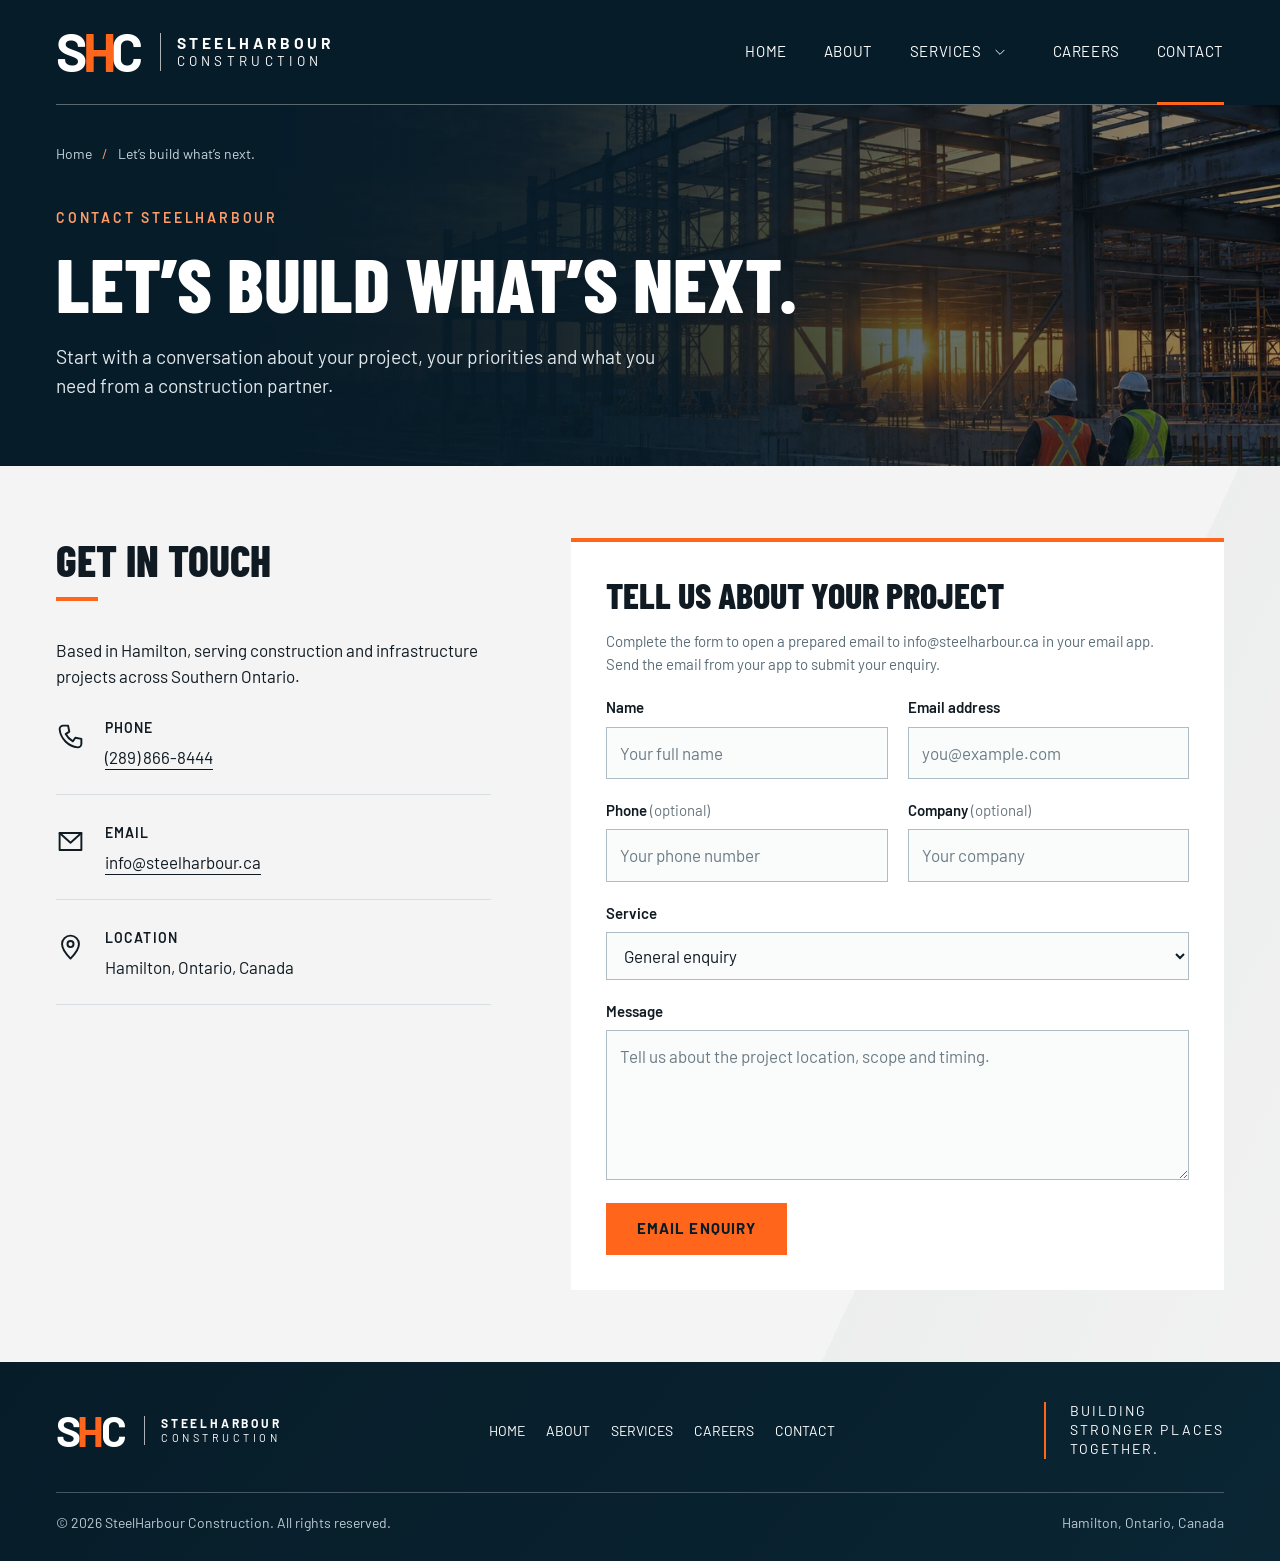
==== contact.html @ 8e13547b "Add files via upload" ====
<!doctype html>
<html lang="en-CA">
<head>
 <meta charset="utf-8">
 <meta name="viewport" content="width=device-width, initial-scale=1">
 <meta name="description" content="Contact SteelHarbour Construction about a project in Hamilton and Southern Ontario. Phone (289) 866-8444 or email info@steelharbour.ca. Based in Hamilton, Ontario, Canada.">
 <meta name="theme-color" content="#071c29">
 <title>Contact | SteelHarbour Construction</title>
 <link rel="icon" type="image/svg+xml" href="data:image/svg+xml,%3Csvg%20xmlns%3D%22http%3A//www.w3.org/2000/svg%22%20viewBox%3D%220%200%2064%2064%22%3E%3Crect%20width%3D%2264%22%20height%3D%2264%22%20fill%3D%22%23071c29%22/%3E%3Cpath%20d%3D%22M17%2013h9v15h12V13h9v38h-9V36H26v15h-9Z%22%20fill%3D%22%23ff661b%22/%3E%3C/svg%3E">
 <link rel="stylesheet" href="assets/styles.css">
 <script src="assets/site.js" defer></script>
</head>
<body class="contact">
<a class="skip-link" href="#main">Skip to content</a>
<header class="site-header"><div class="wrap header-inner">
 <a class="brand" href="index.html" aria-label="SteelHarbour Construction home"><span class="brand-initials" aria-hidden="true">S<em>H</em>C</span><span class="brand-name" aria-hidden="true"><strong>STEELHARBOUR</strong><span>CONSTRUCTION</span></span></a>
 <button class="nav-toggle" type="button" aria-expanded="false" aria-controls="primary-navigation" aria-label="Open navigation"><span></span><span></span><span></span></button>
 <nav class="primary-nav" id="primary-navigation" aria-label="Main navigation"><ul class="nav-list">
 <li><a class="nav-link" href="index.html">Home</a></li><li><a class="nav-link" href="about.html">About</a></li>
 <li class="services-nav"><a class="nav-link" href="services.html">Services</a>
 <details><summary aria-label="Open services menu"><svg class="icon" viewBox="0 0 24 24" aria-hidden="true"><path d="m5 9 7 7 7-7"/></svg></summary><div class="dropdown"><a href="commercial-construction.html">Commercial Construction</a><a href="industrial-construction.html">Industrial Construction</a><a href="institutional-and-civil.html">Institutional and Civil</a><a href="infrastructure.html">Infrastructure</a><a href="restoration-and-renovation.html">Restoration and Renovation</a></div></details></li>
 <li><a class="nav-link" href="careers.html">Careers</a></li><li><a class="nav-link" href="contact.html" aria-current="page">Contact</a></li>
 </ul></nav>
</div></header>
<main id="main" tabindex="-1">
<section class="page-hero"><div class="wrap"><nav class="breadcrumbs" aria-label="Breadcrumb"><a href="index.html">Home</a><span aria-hidden="true">/</span><span aria-current="page">Let’s build what’s next.</span></nav><p class="eyebrow">Contact SteelHarbour</p><h1>Let’s build what’s next.</h1><p>Start with a conversation about your project, your priorities and what you need from a construction partner.</p></div></section><section class="section light-surface"><div class="wrap contact-layout"><div><h2 class="section-label">Get in touch</h2><p>Based in Hamilton, serving construction and infrastructure projects across Southern Ontario.</p><dl class="contact-details">
 <div class="contact-detail"><svg class="icon" viewBox="0 0 24 24" aria-hidden="true"><path d="M6 3h4l1 5-3 2a15 15 0 0 0 6 6l2-3 5 1v4a3 3 0 0 1-3 3A17 17 0 0 1 3 6a3 3 0 0 1 3-3Z"/></svg><div><dt>Phone</dt><dd><a href="tel:+12898668444">(289) 866-8444</a></dd></div></div>
 <div class="contact-detail"><svg class="icon" viewBox="0 0 24 24" aria-hidden="true"><rect x="3" y="5" width="18" height="14"/><path d="m3 5 9 8 9-8"/></svg><div><dt>Email</dt><dd><a href="mailto:info@steelharbour.ca">info@steelharbour.ca</a></dd></div></div>
 <div class="contact-detail"><svg class="icon" viewBox="0 0 24 24" aria-hidden="true"><path d="M19 10c0 5-7 12-7 12S5 15 5 10a7 7 0 0 1 14 0Z"/><circle cx="12" cy="10" r="2.5"/></svg><div><dt>Location</dt><dd>Hamilton, Ontario, Canada</dd></div></div>
 </dl></div><div class="contact-form"><h2>Tell us about your project</h2><p class="form-note" id="form-note">Complete the form to open a prepared email to info@steelharbour.ca in your email app. Send the email from your app to submit your enquiry.</p>
 <form id="contact-form" aria-describedby="form-note">
 <div class="form-grid"><div class="field"><label for="name">Name</label><input id="name" name="name" autocomplete="name" required maxlength="120" placeholder="Your full name"></div>
 <div class="field"><label for="email">Email address</label><input id="email" name="email" type="email" autocomplete="email" required maxlength="200" placeholder="you@example.com"></div>
 <div class="field"><label for="phone">Phone <span class="optional">(optional)</span></label><input id="phone" name="phone" type="tel" autocomplete="tel" maxlength="40" placeholder="Your phone number"></div>
 <div class="field"><label for="company">Company <span class="optional">(optional)</span></label><input id="company" name="company" autocomplete="organization" maxlength="160" placeholder="Your company"></div>
 <div class="field full"><label for="service">Service</label><select id="service" name="service"><option value="General enquiry">General enquiry</option><option value="Commercial Construction">Commercial Construction</option><option value="Industrial Construction">Industrial Construction</option><option value="Institutional and Civil">Institutional and Civil</option><option value="Infrastructure">Infrastructure</option><option value="Restoration and Renovation">Restoration and Renovation</option></select></div>
 <div class="field full"><label for="message">Message</label><textarea id="message" name="message" required maxlength="5000" placeholder="Tell us about the project location, scope and timing."></textarea></div></div>
 <button class="button" type="submit" disabled>Email enquiry</button>
 <noscript><p class="form-note">Enable JavaScript to prepare your email enquiry, or email <a href="mailto:info@steelharbour.ca">info@steelharbour.ca</a> directly.</p></noscript>
 </form>
 <div class="form-status" id="form-status" role="status" tabindex="-1" hidden><p>Your enquiry is prepared for info@steelharbour.ca. Send it from your email app. If your app did not open, use the link below or email us directly.</p><a id="message-email">Open your email enquiry</a></div>
 </div></div></section>
</main>
<footer class="site-footer"><div class="wrap">
 <div class="footer-top"><a class="brand" href="index.html" aria-label="SteelHarbour Construction home"><span class="brand-initials" aria-hidden="true">S<em>H</em>C</span><span class="brand-name" aria-hidden="true"><strong>STEELHARBOUR</strong><span>CONSTRUCTION</span></span></a><nav class="footer-nav" aria-label="Footer navigation"><a href="index.html">Home</a><a href="about.html">About</a><a href="services.html">Services</a><a href="careers.html">Careers</a><a href="contact.html">Contact</a></nav><p class="footer-motto">Building<br>stronger places<br>together.</p></div>
 <div class="footer-bottom"><p>© <span data-year>2026</span> SteelHarbour Construction. All rights reserved.</p><p>Hamilton, Ontario, Canada</p></div>
</div></footer>
</body>
</html>
---- assets/styles.css ----
@import url('./fonts.css');

:root {
  --navy: #071c29;
  --navy-light: #102b3b;
  --orange: #ff661b;
  --ink: #101a22;
  --muted: #52616b;
  --paper: #f3f4f3;
  --line: #d7dfe2;
  --heading: 'Barlow Condensed', 'Arial Narrow', sans-serif;
  --body: 'Barlow', Arial, sans-serif;
  --width: 1280px;
}

* { box-sizing: border-box; }
html { scroll-behavior: smooth; }
body { margin: 0; color: var(--ink); font: 1.0625rem/1.55 var(--body); background: var(--paper); }
img { display: block; width: 100%; }
a { color: inherit; text-decoration-thickness: 1px; text-underline-offset: 5px; }
button, input, textarea, select { font: inherit; }
button, summary, select { cursor: pointer; }
button { color: inherit; }
h1, h2, h3, p { margin-top: 0; }
h1, h2, h3 { font-family: var(--heading); font-weight: 800; text-transform: uppercase; line-height: 1.02; }
h2 { font-size: clamp(2.1rem, 3.4vw, 3rem); }
h3 { font-size: 1.55rem; }
p { margin-bottom: 1.25rem; }
::selection { color: var(--navy); background: #ffb28b; }
:focus-visible { outline: 3px solid var(--orange); outline-offset: 5px; }
.wrap { width: min(var(--width), calc(100% - 112px)); margin-inline: auto; }
.icon { width: 36px; height: 36px; fill: none; stroke: currentColor; stroke-width: 1.6; stroke-linecap: round; stroke-linejoin: round; flex: 0 0 auto; }
.eyebrow { font-size: .875rem; font-weight: 600; letter-spacing: .2em; text-transform: uppercase; }
.section-label::after { content: ''; display: block; width: 42px; height: 4px; background: var(--orange); margin-top: 14px; }
.skip-link { position: fixed; z-index: 100; left: 20px; top: 15px; padding: 12px 20px; background: white; color: var(--navy); transform: translateY(-200%); }
.skip-link:focus { transform: none; }
.button { display: inline-flex; align-items: center; justify-content: center; min-height: 52px; padding: 13px 30px; color: var(--navy); background: var(--orange); border: 1px solid var(--orange); text-decoration: none; text-transform: uppercase; font-weight: 700; letter-spacing: .07em; font-size: .9375rem; transition: background .2s, color .2s; }
.button:hover { background: #ff8549; border-color: #ff8549; }
.button.secondary { background: transparent; color: var(--navy); border-color: var(--navy); }
.button.secondary:hover { background: var(--navy); color: white; }

/* The shared header stays usable with a mouse, keyboard, or touch. */
.site-header { position: relative; z-index: 20; color: white; background: var(--navy); }
.home .site-header { position: absolute; inset: 0 0 auto; background: linear-gradient(110deg, rgba(7,28,41,.94) 35%, rgba(7,28,41,.7) 35%, rgba(7,28,41,.3)); }
.header-inner { display: flex; justify-content: space-between; align-items: center; min-height: 104px; border-bottom: 1px solid #ffffff55; gap: 30px; }
.brand { display: inline-flex; align-items: center; gap: 17px; text-decoration: none; flex-shrink: 0; }
.brand-initials { font-family: var(--body); font-size: 3.3rem; font-weight: 700; line-height: .9; letter-spacing: -.085em; padding-right: 4px; }
.brand-initials em { font-style: normal; color: var(--orange); }
.brand-name { border-left: 1px solid #ffffffaa; padding-left: 16px; display: grid; line-height: 1.28; letter-spacing: .23em; font-size: .97rem; }
.brand-name strong { font-weight: 700; }
.brand-name span { font-size: .84rem; letter-spacing: .32em; }
.nav-list { list-style: none; margin: 0; padding: 0; display: flex; align-items: center; gap: 37px; }
.nav-link { display: inline-flex; align-items: center; min-height: 104px; text-decoration: none; font-size: .9375rem; text-transform: uppercase; letter-spacing: .04em; position: relative; }
.nav-link::after { content: ''; position: absolute; height: 3px; inset: auto 0 -1px; background: var(--orange); transform: scaleX(0); transition: transform .2s; }
.nav-link:hover::after, .nav-link[aria-current]::after, .nav-link.active::after { transform: scaleX(1); }
.services-nav { display: flex; align-items: center; gap: 2px; }
.services-nav details { position: static; }
.services-nav summary { list-style: none; display: flex; align-items: center; justify-content: center; width: 32px; height: 44px; }
.services-nav summary::-webkit-details-marker { display: none; }
.services-nav summary .icon { width: 14px; height: 14px; transition: transform .2s; }
.services-nav details[open] summary .icon { transform: rotate(180deg); }
.dropdown { position: absolute; top: 88px; width: 305px; padding: 12px 0; background: var(--navy); border-top: 3px solid var(--orange); box-shadow: 0 16px 35px #0005; margin-left: -170px; }
.dropdown a { display: block; padding: 12px 21px; font-size: 1rem; text-decoration: none; }
.dropdown a:hover, .dropdown a:focus-visible { background: var(--navy-light); color: #ff9560; }
.dropdown a[aria-current] { border-left: 3px solid var(--orange); color: #ff9560; }
.nav-toggle { display: none; background: none; border: 1px solid #ffffff66; min-width: 48px; min-height: 46px; padding: 10px; }
.nav-toggle span { display: block; width: 22px; height: 2px; background: white; margin: 4px auto; }

/* Dark overlays keep real HTML text legible over the illustrative photograph. */
.hero { min-height: 745px; position: relative; overflow: hidden; color: white; background: var(--navy); }
.hero-photo { position: absolute; inset: 0; height: 100%; object-fit: cover; object-position: center 58%; }
.hero::after { content: ''; position: absolute; inset: 0; background: linear-gradient(90deg, rgba(3,20,32,.96), rgba(3,20,32,.84) 30%, rgba(3,20,32,.25) 62%, rgba(3,20,32,.05)), linear-gradient(0deg, #071c2960, transparent 40%); }
.hero-grid { position: absolute; width: 40%; inset: 0 auto 0 0; z-index: 1; opacity: .19; background-image: linear-gradient(#75acc525 1px, transparent 1px), linear-gradient(90deg, #75acc525 1px, transparent 1px); background-size: 31px 31px; transform: skew(-18deg); transform-origin: top left; }
.hero-content { position: relative; z-index: 2; padding-top: 194px; padding-bottom: 158px; }
.hero .eyebrow { margin-bottom: 17px; }
.hero h1 { font-family: var(--body); font-weight: 900; font-size: clamp(4.2rem, 6.3vw, 6rem); line-height: .98; letter-spacing: -.04em; margin-bottom: 20px; }
.hero h1 span { display: block; }
.hero h1 .accent { color: var(--orange); }
.hero-description { font-size: 1.25rem; max-width: 490px; line-height: 1.45; }
.hero-sectors { position: absolute; right: 0; top: 365px; z-index: 3; width: 220px; padding: 26px 18px 26px 24px; background: #071c29e6; border-left: 2px solid var(--orange); display: grid; gap: 8px; }
.hero-sectors a { text-transform: uppercase; text-decoration: none; font-size: .875rem; letter-spacing: .1em; }
.hero-sectors a:hover { color: #ffa375; }
.hero-values { position: absolute; z-index: 3; bottom: 35px; left: max(56px, calc((100% - var(--width)) / 2)); display: flex; gap: 27px; }
.hero-value { display: flex; align-items: center; gap: 13px; font-size: .875rem; line-height: 1.3; letter-spacing: .08em; text-transform: uppercase; padding-right: 26px; border-right: 2px solid var(--orange); }
.hero-value:last-child { border: 0; }
.hero-value .icon { width: 36px; height: 36px; }
.light-surface { background: linear-gradient(115deg, transparent 73%, #091e2a07 73%, #091e2a03 100%), var(--paper); }
.services-intro { padding: 40px 0; display: grid; grid-template-columns: 235px 1fr; align-items: center; gap: 50px; }
.services-intro h2 { margin: 0; }
.services-intro p { max-width: 665px; margin-bottom: 0; }
.service-strip { position: relative; background: var(--navy); color: white; }
.service-strip::before { content: ''; position: absolute; inset: -18px auto auto 0; width: 68px; height: 80px; background: var(--orange); clip-path: polygon(0 0, 100% 0, 0 100%); }
.service-strip-grid { display: grid; grid-template-columns: repeat(5, 1fr); }
.service-link { padding: 40px 23px 33px; min-width: 0; text-decoration: none; border-right: 1px solid #ffffff30; transition: background .2s; }
.service-link:first-child { border-left: 1px solid #ffffff30; }
.service-link:hover { background: var(--navy-light); }
.service-link .service-title { display: flex; gap: 16px; min-height: 67px; align-items: center; margin-bottom: 13px; }
.service-link .icon { width: 41px; height: 41px; }
.service-link h3 { font-size: 1.26rem; margin: 0; font-weight: 700; line-height: 1.12; }
.service-link p { font-size: 1rem; margin: 0; color: #d5dde1; line-height: 1.5; }
.process { display: grid; grid-template-columns: 235px 1fr; gap: 50px; padding: 57px 0; }
.process-intro h2 { margin-bottom: 20px; }
.process-intro p { font-size: .875rem; letter-spacing: .11em; text-transform: uppercase; line-height: 1.65; margin-bottom: 0; max-width: 175px; }
.process-list { padding: 0; margin: 0; list-style: none; display: grid; grid-template-columns: repeat(4, 1fr); gap: 28px; }
.process-list li { display: flex; align-items: flex-start; gap: 14px; }
.process-list .icon { width: 37px; height: 37px; }
.step-number { font-family: var(--heading); font-size: 2rem; color: #c74406; font-weight: 700; line-height: 1; }
.process-list h3 { font-size: 1.17rem; margin: 5px 0 11px; }
.process-list p { font-size: .95rem; line-height: 1.4; margin: 0; }
.people-band { position: relative; background: var(--navy); color: white; overflow: hidden; }
.people-band::before { content: ''; position: absolute; inset: 0; background: linear-gradient(90deg, #071c29 15%, #071c29ef 40%, #071c2920 85%), url('./construction.webp') center 68% / cover; }
.people-content { position: relative; z-index: 1; padding: 56px 0; display: grid; grid-template-columns: 1.2fr 1fr; gap: 50px; align-items: center; }
.people-copy { max-width: 570px; }
.people-copy .eyebrow { color: #ff945d; }
.people-copy h2 { font-size: 2.65rem; }
.people-copy p:last-child { margin-bottom: 0; color: #d8e1e7; }
.people-signature { font-family: var(--heading); font-size: clamp(2.5rem, 4.5vw, 4rem); line-height: 1; text-transform: uppercase; font-style: italic; padding: 15px 30px; border-left: 2px solid var(--orange); justify-self: end; text-shadow: 0 2px 15px #000; }
.contact-band { padding: 34px 0; }
.contact-band-inner { display: grid; grid-template-columns: 235px 1fr auto; gap: 50px; align-items: center; }
.contact-band h2 { margin: 0; font-size: 2.45rem; }
.contact-band p { max-width: 430px; margin: 0; }
.site-footer { color: white; background: linear-gradient(130deg, var(--navy), #0a2533); padding: 40px 0 28px; }
.footer-top { display: flex; justify-content: space-between; gap: 40px; align-items: center; padding-bottom: 33px; }
.footer-top .brand-initials { font-size: 2.65rem; }
.footer-top .brand-name { font-size: .75rem; }
.footer-top .brand-name span { font-size: .68rem; }
.footer-nav { display: flex; flex-wrap: wrap; gap: 21px; }
.footer-nav a { font-size: .875rem; text-transform: uppercase; text-decoration: none; }
.footer-nav a:hover { color: #ff9c69; }
.footer-motto { font-size: .875rem; line-height: 1.35; letter-spacing: .15em; text-transform: uppercase; padding-left: 24px; border-left: 2px solid var(--orange); margin: 0; }
.footer-bottom { padding-top: 19px; border-top: 1px solid #ffffff40; color: #bdcbd3; display: flex; justify-content: space-between; gap: 24px; font-size: .875rem; }
.footer-bottom p { margin: 0; }

/* Interior pages share the same framing and content patterns. */
.page-hero { position: relative; color: white; background: var(--navy); padding: 38px 0 65px; overflow: hidden; }
.page-hero::before { content: ''; position: absolute; inset: 0; background: linear-gradient(90deg, #071c29 18%, #071c29ee 43%, #071c2960), url('./construction.webp') center 48% / cover; }
.page-hero .wrap { position: relative; z-index: 1; }
.breadcrumbs { display: flex; flex-wrap: wrap; align-items: center; gap: 10px; color: #c6d4dd; font-size: .875rem; margin-bottom: 42px; }
.breadcrumbs a { text-decoration: none; }
.breadcrumbs a:hover { color: white; text-decoration: underline; }
.breadcrumbs span[aria-hidden] { color: #ff9c69; }
.page-hero .eyebrow { color: #ff9c69; margin-bottom: 15px; }
.page-hero h1 { font-size: clamp(3.1rem, 6vw, 5.8rem); margin-bottom: 20px; max-width: 920px; }
.page-hero p:last-child { max-width: 640px; margin-bottom: 0; font-size: 1.2rem; color: #e0e7eb; }
.section { padding: 72px 0; }
.intro-grid { display: grid; grid-template-columns: 1fr 1.45fr; gap: 80px; }
.intro-grid h2 { max-width: 370px; }
.intro-grid p:last-child { margin-bottom: 0; }
.intro-grid .intro-copy { color: #3d4b55; max-width: 740px; }
.dark-section { background: var(--navy); color: white; }
.section-heading { display: flex; justify-content: space-between; align-items: end; gap: 50px; margin-bottom: 34px; }
.section-heading h2 { margin-bottom: 0; }
.section-heading p { color: var(--muted); max-width: 520px; margin: 0; }
.dark-section .section-heading p { color: #c7d6df; }
.tile-grid { display: grid; grid-template-columns: repeat(3, 1fr); gap: 24px; }
.tile { border: 1px solid var(--line); padding: 30px; background: white; }
.tile .icon { width: 42px; height: 42px; color: #bc3e02; margin-bottom: 22px; }
.tile h3 { line-height: 1.13; margin-bottom: 14px; }
.tile p { color: #485863; font-size: 1rem; margin: 0; }
.dark-section .tile { background: var(--navy-light); border-color: #ffffff25; }
.dark-section .tile .icon { color: #ff9b67; }
.dark-section .tile p { color: #cfdae0; }
.detail-layout { display: grid; grid-template-columns: 265px 1fr; gap: 65px; align-items: start; }
.service-sidebar { border-top: 4px solid var(--orange); background: white; border-bottom: 1px solid var(--line); }
.service-sidebar h2 { font-size: 1.4rem; margin: 0; padding: 24px 23px 17px; }
.service-sidebar nav { display: grid; }
.service-sidebar a { text-decoration: none; padding: 15px 23px; font-size: 1rem; border-top: 1px solid var(--line); }
.service-sidebar a:hover { background: #edf1f3; }
.service-sidebar a[aria-current] { background: var(--navy); color: white; border-left: 4px solid var(--orange); padding-left: 19px; }
.service-detail h2 { margin-bottom: 20px; }
.service-detail > p { color: #43545f; max-width: 780px; }
.service-detail .tile-grid { grid-template-columns: repeat(2, 1fr); margin-top: 32px; }
.service-detail .tile h3 { font-size: 1.5rem; }
.service-detail .tile { padding: 27px; }
.service-index { display: grid; gap: 0; border-top: 1px solid var(--line); }
.service-index-link { display: grid; grid-template-columns: 58px 290px 1fr; gap: 35px; align-items: start; padding: 34px 0; border-bottom: 1px solid var(--line); text-decoration: none; }
.service-index-link .icon { width: 44px; height: 44px; color: #b74009; }
.service-index-link h3 { margin: 0; font-size: 2rem; }
.service-index-link p { margin: 0; color: #475966; }
.service-index-link:hover h3 { color: #b74009; text-decoration: underline; text-underline-offset: 7px; }
.service-index-link .link-label { display: block; font-size: .875rem; font-weight: 600; margin-top: 13px; text-decoration: underline; color: var(--ink); }
.careers-card { max-width: 830px; margin-inline: auto; padding: 58px; background: white; border-top: 4px solid var(--orange); text-align: center; }
.careers-card .icon { width: 62px; height: 62px; color: var(--navy); margin-bottom: 25px; }
.careers-card p { max-width: 560px; margin-inline: auto; color: #485863; }
.careers-card .button { margin-top: 10px; }
.contact-layout { display: grid; grid-template-columns: .8fr 1.2fr; gap: 80px; align-items: start; }
.contact-details { display: grid; gap: 27px; margin: 28px 0 0; }
.contact-detail { display: flex; gap: 20px; padding-bottom: 24px; border-bottom: 1px solid var(--line); }
.contact-detail .icon { width: 29px; height: 29px; margin-top: 5px; }
.contact-detail dt { font-size: .875rem; text-transform: uppercase; font-weight: 600; letter-spacing: .08em; margin-bottom: 5px; }
.contact-detail dd { margin: 0; overflow-wrap: anywhere; }
.placeholder { color: #67757e; display: block; font-size: .875rem; margin-top: 3px; }
.contact-form { border-top: 4px solid var(--orange); padding: 35px; background: white; }
.contact-form h2 { font-size: 2.25rem; margin-bottom: 16px; }
.form-note { font-size: .9375rem; color: #596c77; }
.form-grid { display: grid; grid-template-columns: 1fr 1fr; gap: 20px; }
.field { display: flex; flex-direction: column; gap: 7px; }
.field.full { grid-column: 1 / -1; }
.field label { font-size: .9375rem; font-weight: 600; }
.optional { color: #697780; font-weight: 400; }
input, select, textarea { width: 100%; min-width: 0; padding: 12px 13px; border: 1px solid #aebcc5; border-radius: 0; background: #fafbfb; color: var(--ink); }
textarea { resize: vertical; min-height: 150px; }
input::placeholder, textarea::placeholder { color: #6c7c86; }
.contact-form .button { margin-top: 23px; }
.form-status { margin-top: 22px; font-size: 1rem; padding: 15px; border-left: 3px solid var(--orange); background: #f1f4f5; }
.form-status p { margin: 0 0 8px; }
.form-status a { font-weight: 600; }
[hidden] { display: none !important; }

@media (min-width: 1600px) { .hero-sectors { right: calc((100% - 1510px) / 2); } }
@media (max-width: 1150px) {
  .wrap { width: calc(100% - 72px); }
  .header-inner { gap: 20px; }
  .brand-name { font-size: .8rem; }
  .brand-name span { font-size: .7rem; }
  .brand-initials { font-size: 2.85rem; }
  .nav-list { gap: 23px; }
  .hero-values { left: 36px; }
  .hero-sectors { width: 175px; padding-inline: 17px; }
  .service-link { padding: 35px 17px; }
  .service-link .service-title { flex-direction: column; align-items: start; min-height: 103px; gap: 14px; }
  .services-intro, .process { grid-template-columns: 205px 1fr; gap: 35px; }
  .process-list { gap: 20px; }
  .process-list li { display: block; }
  .process-list .icon { margin-bottom: 15px; }
  .contact-band-inner { grid-template-columns: 210px 1fr auto; gap: 35px; }
  .footer-top { flex-wrap: wrap; }
  .footer-motto { display: none; }
  .detail-layout { gap: 38px; grid-template-columns: 235px 1fr; }
  .contact-layout { gap: 45px; }
}
@media (max-width: 900px) {
  .wrap { width: calc(100% - 48px); }
  .header-inner { min-height: 87px; }
  .home .site-header { background: #071c29d9; }
  .js .nav-toggle { display: block; }
  .header-inner { flex-wrap: wrap; }
  .primary-nav { width: 100%; }
  .js .primary-nav { display: none; }
  .js .primary-nav.is-open { display: block; }
  .nav-list { flex-direction: column; align-items: stretch; gap: 0; padding-bottom: 17px; }
  .nav-link { min-height: 48px; width: 100%; }
  .nav-link::after { right: auto; width: 35px; }
  .services-nav { flex-wrap: wrap; justify-content: space-between; }
  .services-nav > .nav-link { width: auto; flex: 1; }
  .services-nav details { display: contents; }
  .services-nav summary { width: 48px; }
  .dropdown { position: static; width: 100%; margin: 0; box-shadow: none; border-top: 1px solid #ffffff35; padding: 7px 0; }
  .dropdown a { padding: 12px 16px; }
  .hero { min-height: 740px; }
  .hero-content { padding-top: 166px; padding-bottom: 170px; }
  .hero h1 { font-size: clamp(3.9rem, 9vw, 5.5rem); }
  .hero-description { max-width: 435px; }
  .hero-sectors { display: none; }
  .hero-values { left: 24px; gap: 20px; }
  .hero-value { padding-right: 18px; }
  .services-intro { grid-template-columns: 180px 1fr; gap: 30px; }
  .service-strip-grid { grid-template-columns: repeat(3, 1fr); }
  .service-link { border: 1px solid #ffffff25; padding: 28px; }
  .service-link:first-child { border-left-color: #ffffff25; }
  .service-link .service-title { min-height: 0; flex-direction: row; margin-bottom: 20px; }
  .process { display: block; }
  .process-intro { display: flex; gap: 35px; align-items: center; margin-bottom: 38px; }
  .process-intro h2 { margin: 0; }
  .process-intro p { max-width: 290px; }
  .process-list li { display: flex; flex-direction: column; gap: 0; }
  .people-content { grid-template-columns: 1.3fr 1fr; gap: 20px; }
  .people-copy h2 { font-size: 2.35rem; }
  .people-signature { font-size: 2.6rem; padding-right: 0; }
  .contact-band-inner { grid-template-columns: 190px 1fr; gap: 30px; }
  .contact-band .button { grid-column: 2; justify-self: start; }
  .intro-grid { gap: 40px; }
  .tile-grid { grid-template-columns: repeat(2, 1fr); }
  .detail-layout { display: flex; flex-direction: column-reverse; gap: 40px; }
  .service-sidebar { width: 100%; }
  .section-heading { display: block; }
  .section-heading p { margin-top: 25px; }
  .service-index-link { grid-template-columns: 50px 240px 1fr; gap: 20px; }
  .contact-layout { grid-template-columns: 1fr; gap: 40px; }
  .contact-details { grid-template-columns: 1fr 1fr; }
}
@media (max-width: 600px) {
  .wrap { width: calc(100% - 40px); }
  .brand { gap: 12px; }
  .brand-initials { font-size: 2.6rem; }
  .brand-name { padding-left: 12px; font-size: .72rem; letter-spacing: .16em; }
  .brand-name span { font-size: .64rem; letter-spacing: .23em; }
  .header-inner { gap: 10px; min-height: 80px; }
  .hero { min-height: 770px; }
  .hero-photo { object-position: 66% center; }
  .hero::after { background: linear-gradient(90deg, #031420e8, #031420a6 60%, #03142060), linear-gradient(0deg, #071c29 0%, transparent 35%); }
  .hero-content { padding-top: 153px; padding-bottom: 210px; }
  .hero .eyebrow { font-size: .75rem; letter-spacing: .15em; }
  .hero h1 { font-size: clamp(2.65rem, 11.8vw, 4.5rem); margin-bottom: 24px; line-height: .99; }
  .hero-description { font-size: 1.0625rem; max-width: 355px; }
  .hero-values { left: 20px; right: 20px; bottom: 31px; gap: 12px; justify-content: space-between; }
  .hero-value { flex: 1; flex-direction: column; align-items: flex-start; padding-right: 10px; gap: 10px; font-size: .75rem; letter-spacing: .035em; }
  .hero-value .icon { width: 29px; height: 29px; }
  .hero-value:last-child { padding-right: 0; }
  .services-intro { grid-template-columns: 1fr; padding: 34px 0; gap: 23px; }
  .services-intro h2 br { display: none; }
  .service-strip-grid { grid-template-columns: 1fr; }
  .service-link { padding: 26px 20px; }
  .service-link .service-title { margin-bottom: 12px; }
  .service-link h3 { font-size: 1.6rem; }
  .service-link .icon { width: 35px; height: 35px; }
  .process { padding: 40px 0; }
  .process-intro { display: block; margin-bottom: 30px; }
  .process-intro h2 { margin-bottom: 23px; }
  .process-intro p { max-width: 100%; }
  .process-list { grid-template-columns: 1fr 1fr; gap: 30px 24px; }
  .process-list li { display: block; }
  .process-list h3 { font-size: 1.35rem; }
  .process-list p { font-size: 1rem; }
  .people-content { grid-template-columns: 1fr; gap: 28px; padding: 40px 0; }
  .people-band::before { background: linear-gradient(90deg, #071c29f2, #071c29ba), url('./construction.webp') 65% center / cover; }
  .people-signature { justify-self: start; padding: 0 0 0 20px; font-size: 2.5rem; }
  .people-signature br { display: none; }
  .contact-band-inner { grid-template-columns: 1fr; gap: 25px; }
  .contact-band .button { grid-column: 1; width: 100%; }
  .footer-top { display: grid; gap: 30px; }
  .footer-nav { gap: 17px 23px; }
  .footer-bottom { display: block; line-height: 1.6; }
  .footer-bottom p + p { margin-top: 13px; }
  .page-hero { padding: 25px 0 44px; }
  .breadcrumbs { margin-bottom: 32px; }
  .page-hero h1 { font-size: clamp(2.8rem, 12vw, 4.2rem); overflow-wrap: anywhere; }
  .page-hero p:last-child { font-size: 1.0625rem; }
  .page-hero .eyebrow { font-size: .8rem; }
  .section { padding: 43px 0; }
  .intro-grid { grid-template-columns: 1fr; gap: 15px; }
  .tile-grid, .service-detail .tile-grid { grid-template-columns: 1fr; gap: 18px; }
  .tile, .service-detail .tile { padding: 25px; }
  .tile .icon { margin-bottom: 17px; }
  .service-index-link { grid-template-columns: 38px 1fr; gap: 19px; padding: 27px 0; }
  .service-index-link .icon { width: 35px; height: 35px; }
  .service-index-link p { grid-column: 2; }
  .service-index-link h3 { font-size: 1.85rem; }
  .careers-card { padding: 37px 23px; }
  .contact-details { grid-template-columns: 1fr; }
  .contact-form { padding: 26px 21px; }
  .form-grid { grid-template-columns: 1fr; }
  .contact-form .button { width: 100%; }
}
@media (prefers-reduced-motion: reduce) {
  html { scroll-behavior: auto; }
  *, *::before, *::after { transition: none !important; animation: none !important; }
}
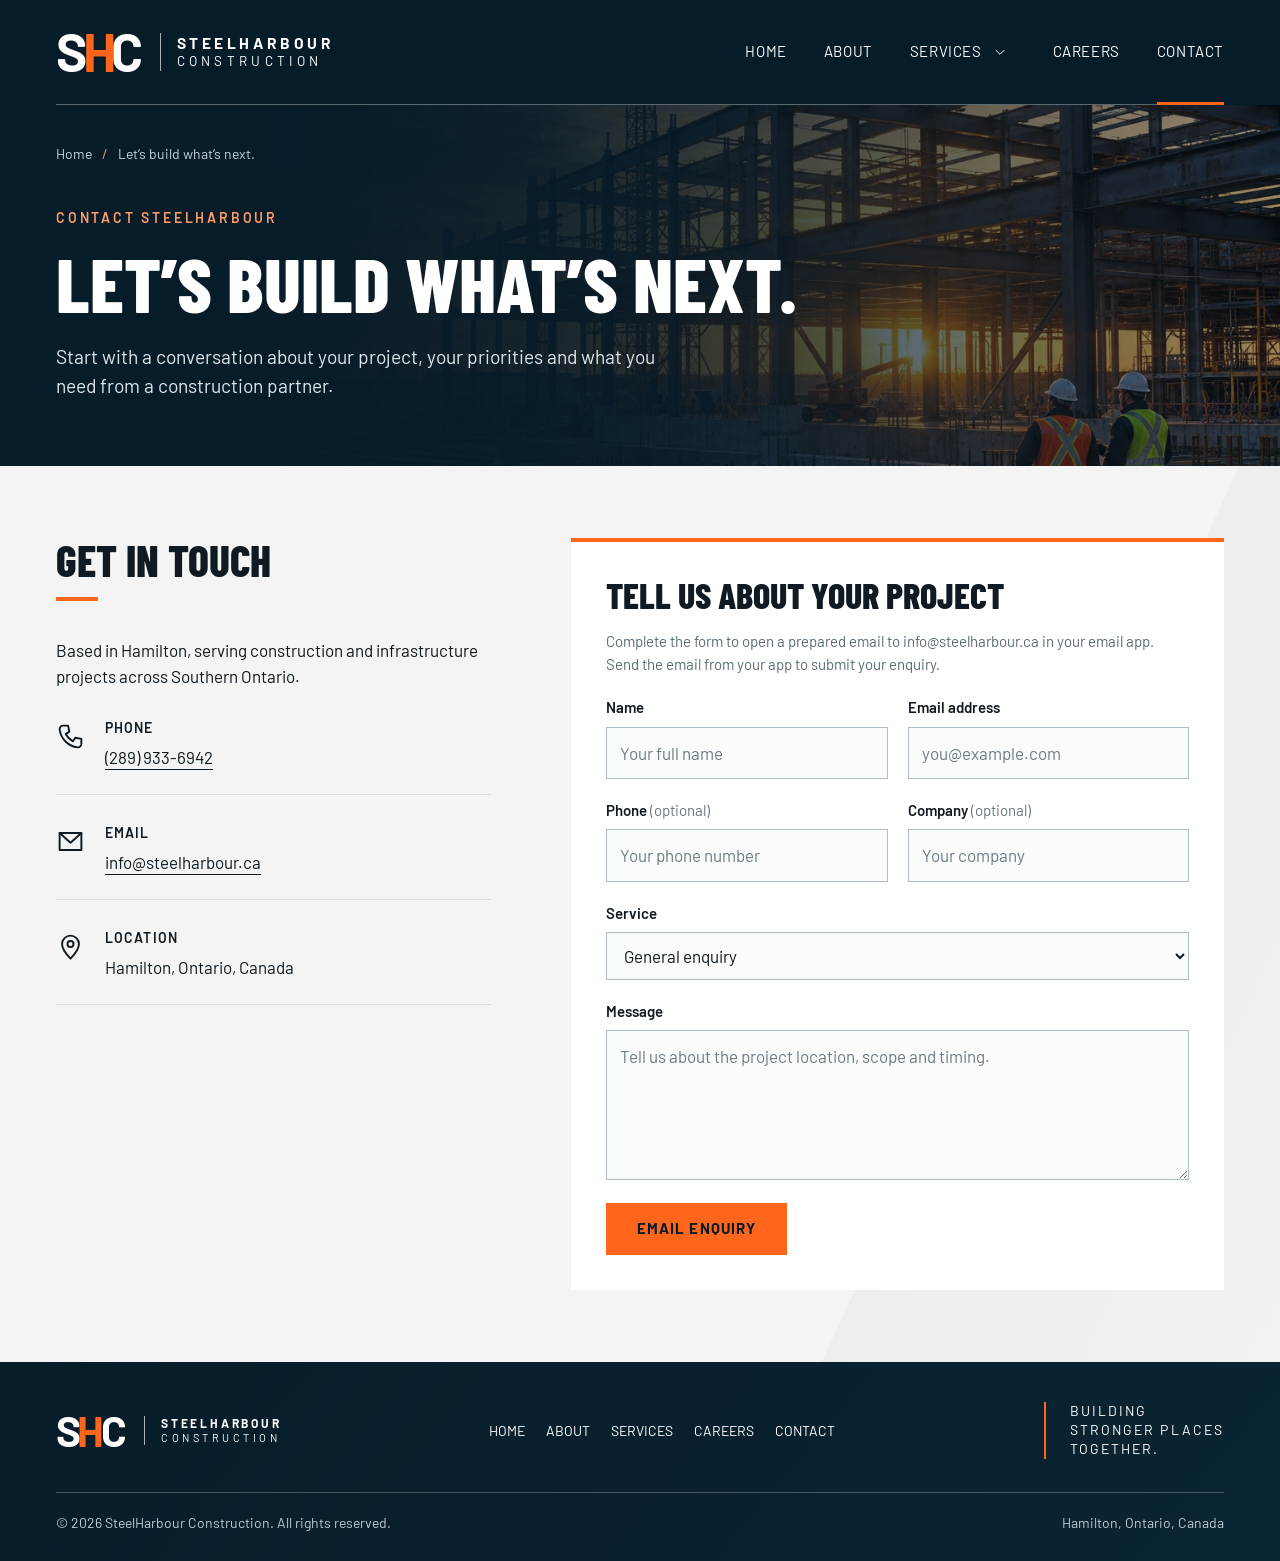
==== commit 21eb66ff: "Change contact phone number to new value Updated phone number in meta description and contact detail" ====
--- a/contact.html
+++ b/contact.html
@@ -3,7 +3,7 @@
 <head>
  <meta charset="utf-8">
  <meta name="viewport" content="width=device-width, initial-scale=1">
- <meta name="description" content="Contact SteelHarbour Construction about a project in Hamilton and Southern Ontario. Phone (289) 866-8444 or email info@steelharbour.ca. Based in Hamilton, Ontario, Canada.">
+ <meta name="description" content="Contact SteelHarbour Construction about a project in Hamilton and Southern Ontario. Phone (289) 933-6942 or email info@steelharbour.ca. Based in Hamilton, Ontario, Canada.">
  <meta name="theme-color" content="#071c29">
  <title>Contact | SteelHarbour Construction</title>
  <link rel="icon" type="image/svg+xml" href="data:image/svg+xml,%3Csvg%20xmlns%3D%22http%3A//www.w3.org/2000/svg%22%20viewBox%3D%220%200%2064%2064%22%3E%3Crect%20width%3D%2264%22%20height%3D%2264%22%20fill%3D%22%23071c29%22/%3E%3Cpath%20d%3D%22M17%2013h9v15h12V13h9v38h-9V36H26v15h-9Z%22%20fill%3D%22%23ff661b%22/%3E%3C/svg%3E">
@@ -24,7 +24,7 @@
 </div></header>
 <main id="main" tabindex="-1">
 <section class="page-hero"><div class="wrap"><nav class="breadcrumbs" aria-label="Breadcrumb"><a href="index.html">Home</a><span aria-hidden="true">/</span><span aria-current="page">Let’s build what’s next.</span></nav><p class="eyebrow">Contact SteelHarbour</p><h1>Let’s build what’s next.</h1><p>Start with a conversation about your project, your priorities and what you need from a construction partner.</p></div></section><section class="section light-surface"><div class="wrap contact-layout"><div><h2 class="section-label">Get in touch</h2><p>Based in Hamilton, serving construction and infrastructure projects across Southern Ontario.</p><dl class="contact-details">
- <div class="contact-detail"><svg class="icon" viewBox="0 0 24 24" aria-hidden="true"><path d="M6 3h4l1 5-3 2a15 15 0 0 0 6 6l2-3 5 1v4a3 3 0 0 1-3 3A17 17 0 0 1 3 6a3 3 0 0 1 3-3Z"/></svg><div><dt>Phone</dt><dd><a href="tel:+12898668444">(289) 866-8444</a></dd></div></div>
+ <div class="contact-detail"><svg class="icon" viewBox="0 0 24 24" aria-hidden="true"><path d="M6 3h4l1 5-3 2a15 15 0 0 0 6 6l2-3 5 1v4a3 3 0 0 1-3 3A17 17 0 0 1 3 6a3 3 0 0 1 3-3Z"/></svg><div><dt>Phone</dt><dd><a href="tel:+12899336942">(289) 933-6942</a></dd></div></div>
  <div class="contact-detail"><svg class="icon" viewBox="0 0 24 24" aria-hidden="true"><rect x="3" y="5" width="18" height="14"/><path d="m3 5 9 8 9-8"/></svg><div><dt>Email</dt><dd><a href="mailto:info@steelharbour.ca">info@steelharbour.ca</a></dd></div></div>
  <div class="contact-detail"><svg class="icon" viewBox="0 0 24 24" aria-hidden="true"><path d="M19 10c0 5-7 12-7 12S5 15 5 10a7 7 0 0 1 14 0Z"/><circle cx="12" cy="10" r="2.5"/></svg><div><dt>Location</dt><dd>Hamilton, Ontario, Canada</dd></div></div>
  </dl></div><div class="contact-form"><h2>Tell us about your project</h2><p class="form-note" id="form-note">Complete the form to open a prepared email to info@steelharbour.ca in your email app. Send the email from your app to submit your enquiry.</p>
